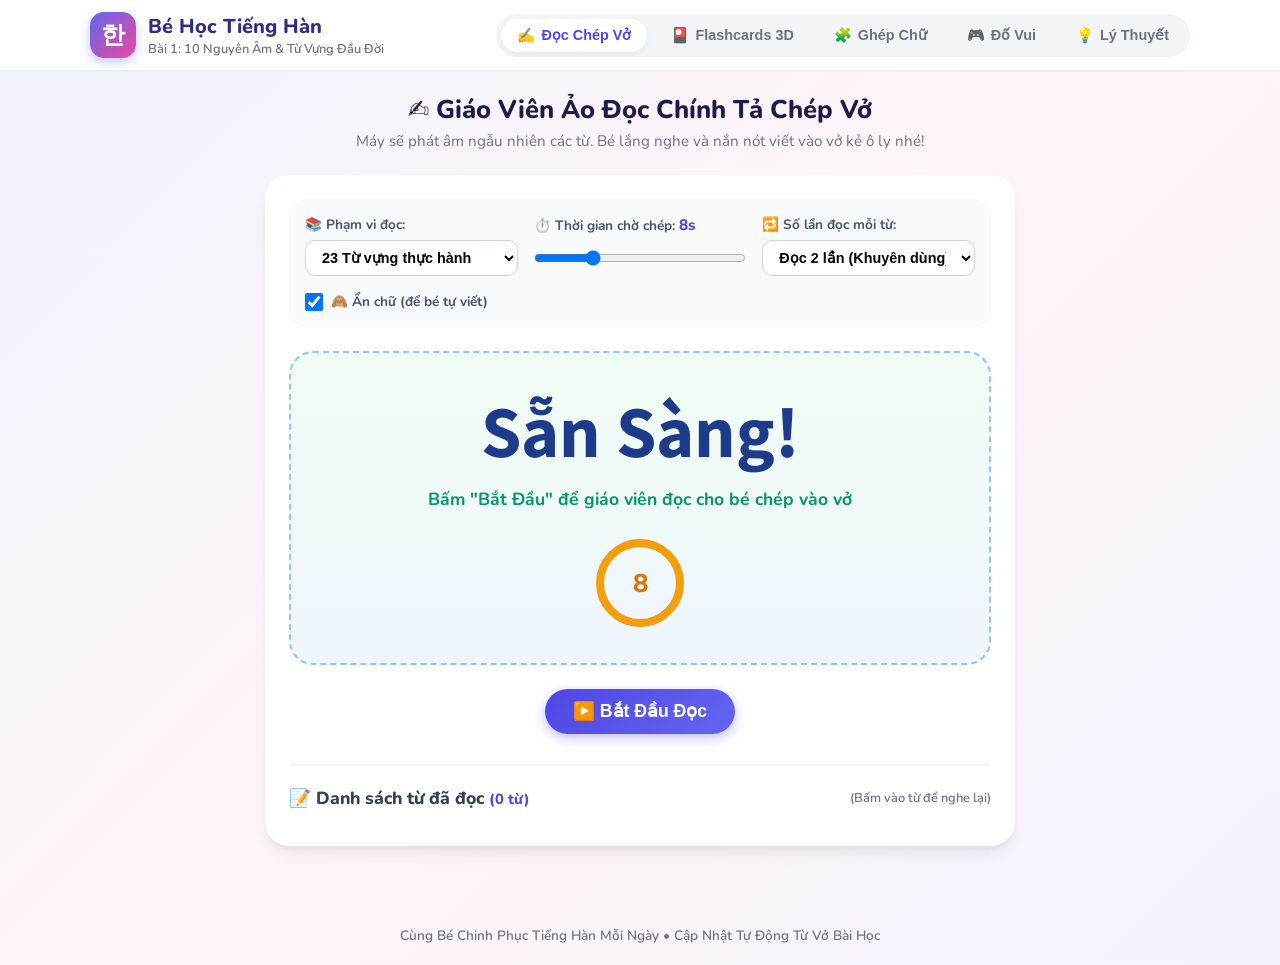
==== index.html @ cb18fcdd "Khoi tao Ung dung Be Hoc Tieng Han Hangeul" ====
<!DOCTYPE html>
<html lang="vi">
<head>
  <meta charset="UTF-8">
  <meta name="viewport" content="width=device-width, initial-scale=1.0, maximum-scale=1.0, user-scalable=no">
  <title>Bé Học Tiếng Hàn - Hangeul Vui Nhộn</title>
  
  <!-- Phông chữ Google Fonts -->
  <link rel="preconnect" href="https://fonts.googleapis.com">
  <link rel="preconnect" href="https://fonts.gstatic.com" crossorigin>
  <link href="https://fonts.googleapis.com/css2?family=Noto+Sans+KR:wght@500;700;800&family=Nunito:wght@600;700;800;900&display=swap" rel="stylesheet">
  
  <!-- CSS -->
  <link rel="stylesheet" href="css/style.css">
  <link rel="manifest" href="manifest.json">
  <meta name="apple-mobile-web-app-capable" content="yes">
  <meta name="apple-mobile-web-app-status-bar-style" content="default">
  <meta name="apple-mobile-web-app-title" content="Tiếng Hàn Bé">
</head>
<body>

  <!-- Header Thanh Điều Hướng -->
  <header>
    <div class="nav-container">
      <div class="logo-group">
        <div class="logo-badge">한</div>
        <div class="logo-text">
          <h1>Bé Học Tiếng Hàn</h1>
          <p>Bài 1: 10 Nguyên Âm & Từ Vựng Đầu Đời</p>
        </div>
      </div>

      <!-- Menu chuyển đổi tính năng -->
      <nav class="tabs-nav">
        <button class="tab-btn active" data-tab="tab-dictation">
          <span>✍️</span> <strong>Đọc Chép Vở</strong>
        </button>
        <button class="tab-btn" data-tab="tab-flashcard">
          <span>🎴</span> <strong>Flashcards 3D</strong>
        </button>
        <button class="tab-btn" data-tab="tab-builder">
          <span>🧩</span> <strong>Ghép Chữ</strong>
        </button>
        <button class="tab-btn" data-tab="tab-quiz">
          <span>🎮</span> <strong>Đố Vui</strong>
        </button>
        <button class="tab-btn" data-tab="tab-theory">
          <span>💡</span> <strong>Lý Thuyết</strong>
        </button>
      </nav>
    </div>
  </header>

  <!-- Thân Ứng Dụng -->
  <main>

    <!-- ================= TAB 1: ĐỌC CHÍNH TẢ CHÉP VÀO VỞ ================= -->
    <section id="tab-dictation" class="tab-pane active">
      <div class="section-header">
        <h2>✍️ Giáo Viên Ảo Đọc Chính Tả Chép Vở</h2>
        <p>Máy sẽ phát âm ngẫu nhiên các từ. Bé lắng nghe và nắn nót viết vào vở kẻ ô ly nhé!</p>
      </div>

      <div class="dictation-container">
        <!-- Thanh Tùy Chỉnh Cấu Hình -->
        <div class="dictation-controls-bar">
          <div class="control-item">
            <label for="dict-pool-select">📚 Phạm vi đọc:</label>
            <select id="dict-pool-select">
              <option value="vocab">23 Từ vựng thực hành</option>
              <option value="vowels">10 Nguyên âm cơ bản</option>
              <option value="all">Tất cả (33 từ & âm)</option>
            </select>
          </div>

          <div class="control-item">
            <label for="dict-interval-slider">⏱️ Thời gian chờ chép: <span id="dict-interval-val" class="slider-val">8s</span></label>
            <input type="range" id="dict-interval-slider" min="3" max="25" value="8" step="1">
          </div>

          <div class="control-item">
            <label for="dict-repeat-select">🔁 Số lần đọc mỗi từ:</label>
            <select id="dict-repeat-select">
              <option value="2">Đọc 2 lần (Khuyên dùng)</option>
              <option value="1">Đọc 1 lần (Luyện phản xạ)</option>
            </select>
          </div>

          <div class="control-item" style="justify-content: center;">
            <label style="display: flex; align-items: center; gap: 8px; cursor: pointer;">
              <input type="checkbox" id="dict-hide-toggle" checked style="width: 18px; height: 18px;">
              <span>🙈 Ẩn chữ (để bé tự viết)</span>
            </label>
          </div>
        </div>

        <!-- Sân Khấu Hiển Thị Đang Đọc -->
        <div class="dictation-stage">
          <div id="dict-word-box" class="dictation-word-box">Sẵn Sàng!</div>
          <div id="dict-subhint" class="dictation-subhint">Bấm "Bắt Đầu" để giáo viên đọc cho bé chép vào vở</div>

          <!-- Đồng Hồ Đếm Ngược Vòng Tròn -->
          <div class="timer-container">
            <svg class="timer-svg" viewBox="0 0 100 100">
              <circle class="timer-circle-bg" cx="50" cy="50" r="40"></circle>
              <circle id="timer-progress" class="timer-circle-progress" cx="50" cy="50" r="40"></circle>
            </svg>
            <div id="timer-num" class="timer-number">8</div>
          </div>
        </div>

        <!-- Các Nút Thao Tác -->
        <div class="dictation-action-group">
          <button id="dict-start-btn" class="btn-main">
            <span>▶️ Bắt Đầu Đọc</span>
          </button>
          <button id="dict-pause-btn" class="btn-secondary" style="display: none;">
            <span>⏸️ Tạm Dừng</span>
          </button>
          <button id="dict-repeat-current-btn" class="btn-secondary" style="display: none;">
            <span>🔊 Đọc Lại (Chuẩn)</span>
          </button>
          <button id="dict-repeat-slow-btn" class="card-audio-btn-slow" style="display: none;">
            <span>🐢 Đọc Chậm</span>
          </button>
          <button id="dict-stop-btn" class="btn-danger" style="display: none;">
            <span>⏹️ Dừng Lại & Dò Bài</span>
          </button>
        </div>

        <!-- Danh Sách Lịch Sử Đã Đọc Để Dò Lại Vở -->
        <div class="dictation-history-box">
          <div class="history-title">
            <span>📝 Danh sách từ đã đọc <small id="dict-history-count" style="color: var(--primary);">(0 từ)</small></span>
            <small style="font-size: 0.8rem; font-weight: 600; color: #64748B;">(Bấm vào từ để nghe lại)</small>
          </div>
          <div id="dict-history-list" class="history-tags">
            <!-- Danh sách các thẻ từ vựng đã đọc được thêm tự động tại đây -->
          </div>
        </div>
      </div>
    </section>

    <!-- ================= TAB 2: FLASHCARDS 3D ================= -->
    <section id="tab-flashcard" class="tab-pane">
      <div class="section-header">
        <h2>🎴 Thẻ Học Thông Minh (Flashcard 3D)</h2>
        <p>Chạm vào thẻ để lật xem hình ảnh và nghĩa tiếng Việt</p>
      </div>

      <div class="flashcards-wrapper">
        <!-- Bộ lọc thẻ -->
        <div class="filter-pills">
          <button class="pill-btn active" data-filter="all">Tất Cả (33)</button>
          <button class="pill-btn" data-filter="vowel">10 Nguyên Âm</button>
          <button class="pill-btn" data-filter="vocab">23 Từ Vựng</button>
        </div>

        <!-- Sân khấu thẻ 3D -->
        <div id="card-stage" class="card-stage">
          <div class="flashcard-inner">
            <!-- Mặt Trước -->
            <div class="card-face card-front">
              <span id="card-tag" class="card-tag">10 Nguyên Âm</span>
              <div id="card-korean-front" class="card-korean">아</div>
              <div class="audio-btn-group">
                <button id="card-audio-btn" class="card-audio-btn" title="Nghe phát âm chuẩn (1.0x)">
                  <span>🔊</span>
                </button>
                <button id="card-audio-slow-btn" class="card-audio-btn-slow" title="Nghe phát âm chậm (0.6x)">
                  <span>🐢 Nghe Chậm</span>
                </button>
              </div>
              <div id="card-hint" class="card-hint">Chạm để lật xem nghĩa 👉</div>
            </div>

            <!-- Mặt Sau -->
            <div class="card-face card-back">
              <div id="card-back-icon" class="card-icon">👨</div>
              <div id="card-back-vietnamese" class="card-vietnamese">Bố, ba</div>
              <div id="card-back-pronounce" class="card-pronounce">Đọc: "a-bơ-ji"</div>
              <div id="card-back-note" class="card-note">Cách gọi kính trọng</div>
            </div>
          </div>
        </div>

        <!-- Điều Hướng Thẻ -->
        <div class="flashcard-nav">
          <button id="card-prev-btn" class="btn-secondary">
            <span>⬅️ Thẻ Trước</span>
          </button>
          <div id="card-counter" class="card-counter">1 / 33</div>
          <button id="card-next-btn" class="btn-main">
            <span>Thẻ Tiếp ➡️</span>
          </button>
        </div>
      </div>
    </section>

    <!-- ================= TAB 3: GHÉP VẦN TRONG Ô VUÔNG ================= -->
    <section id="tab-builder" class="tab-pane">
      <div class="section-header">
        <h2>🧩 Phòng Thí Nghiệm Ghép Chữ Kỳ Diệu</h2>
        <p>Bé chọn 1 Phụ Âm Đầu và 1 Nguyên Âm để xem chữ kết hợp hoàn chỉnh nhé!</p>
      </div>

      <div class="builder-grid">
        <!-- Chọn Phụ Âm -->
        <div class="builder-panel">
          <h3>1. Chọn Phụ Âm Đầu (PÂĐ):</h3>
          <div id="builder-consonant-grid" class="char-pick-grid">
            <!-- Nút chọn phụ âm sẽ nạp tự động -->
          </div>
        </div>

        <!-- Chọn Nguyên Âm -->
        <div class="builder-panel">
          <h3>2. Chọn Nguyên Âm (NÂ):</h3>
          <div id="builder-vowel-grid" class="char-pick-grid">
            <!-- Nút chọn nguyên âm sẽ nạp tự động -->
          </div>
        </div>
      </div>

      <!-- Kết quả ghép ô vuông -->
      <div class="builder-result-box">
        <h3 style="font-size: 1rem; color: #475569; margin-bottom: 12px;">Chữ Hoành Chỉnh Trong Ô Vuông:</h3>
        <div id="builder-result-cell" class="grid-paper-cell">아</div>
        <p id="builder-result-roman" style="font-weight: 700; color: #1E293B; margin-bottom: 16px;">Ghép: [ㅇ] + [ㅏ] = "아"</p>
        <div class="audio-btn-group">
          <button id="builder-speak-btn" class="btn-main">
            <span>🔊 Nghe Phát Âm</span>
          </button>
          <button id="builder-speak-slow-btn" class="card-audio-btn-slow">
            <span>🐢 Nghe Chậm</span>
          </button>
        </div>
      </div>
    </section>

    <!-- ================= TAB 4: ĐỐ VUI (MINIGAME) ================= -->
    <section id="tab-quiz" class="tab-pane">
      <div class="section-header">
        <h2>🎮 Trò Chơi Đố Vui Củng Cố Trí Nhớ</h2>
        <p>Chọn chế độ chơi phù hợp để vừa nghe vừa nhận diện mặt chữ tiếng Hàn nhé!</p>
      </div>

      <div class="quiz-container">
        <!-- Chuyển đổi chế độ chơi -->
        <div class="quiz-mode-selector">
          <button id="quiz-mode-listen-btn" class="pill-btn active">
            <span>🔊</span> Nghe Âm ➔ Chọn Nghĩa TV
          </button>
          <button id="quiz-mode-meaning-btn" class="pill-btn">
            <span>🇻🇳</span> Cho Nghĩa TV ➔ Chọn Chữ Hàn
          </button>
        </div>

        <div class="quiz-score-bar">
          <span id="quiz-question-num">Câu hỏi #1</span>
          <span id="quiz-score-val" style="color: var(--secondary); font-size: 1.2rem;">0 điểm</span>
        </div>

        <!-- Khu vực hiển thị đề bài -->
        <div id="quiz-prompt-area">
          <!-- Sẽ được điền theo chế độ bằng JS -->
        </div>

        <div id="quiz-options-grid" class="quiz-options-grid">
          <!-- 4 nút trắc nghiệm sinh tự động -->
        </div>

        <div style="margin-top: 24px;">
          <button id="quiz-next-btn" class="btn-main" style="display: none;">
            <span>Câu Tiếp Theo ➡️</span>
          </button>
        </div>
      </div>
    </section>

    <!-- ================= TAB 5: LÝ THUYẾT VỞ HỌC ================= -->
    <section id="tab-theory" class="tab-pane">
      <div class="section-header">
        <h2>💡 Khám Phá Kiến Thức & Thuyết Tam Tài</h2>
        <p>Bí mật nguồn gốc và quy tắc viết chữ đẹp trong vở</p>
      </div>

      <div id="theory-content">
        <!-- Nội dung lý thuyết render từ JSON -->
      </div>
    </section>

  </main>

  <footer>
    <p>Cùng Bé Chinh Phục Tiếng Hàn Mỗi Ngày • Cập Nhật Tự Động Từ Vở Bài Học</p>
  </footer>

  <!-- Dữ liệu bài học nạp trước để chạy offline -->
  <script src="data/lessons.js"></script>
  <!-- Logic ứng dụng -->
  <script src="js/app.js"></script>
</body>
</html>
---- css/style.css ----
:root {
  --primary: #4F46E5;
  --primary-light: #EEF2FF;
  --primary-hover: #4338CA;
  --accent: #F59E0B;
  --accent-light: #FEF3C7;
  --secondary: #10B981;
  --secondary-light: #D1FAE5;
  --danger: #EF4444;
  --danger-light: #FEE2E2;
  --bg-gradient: linear-gradient(135deg, #F0F4FF 0%, #FFF5F7 50%, #F5F3FF 100%);
  --card-bg: #FFFFFF;
  --text-main: #1F2937;
  --text-muted: #6B7280;
  --radius-lg: 24px;
  --radius-md: 16px;
  --radius-sm: 10px;
  --shadow-sm: 0 4px 6px -1px rgba(0, 0, 0, 0.05);
  --shadow-md: 0 10px 15px -3px rgba(0, 0, 0, 0.08), 0 4px 6px -2px rgba(0, 0, 0, 0.03);
  --shadow-lg: 0 20px 25px -5px rgba(0, 0, 0, 0.1), 0 10px 10px -5px rgba(0, 0, 0, 0.04);
}

* {
  box-sizing: border-box;
  margin: 0;
  padding: 0;
  -webkit-tap-highlight-color: transparent;
}

body {
  font-family: 'Nunito', 'Segoe UI', system-ui, -apple-system, sans-serif;
  background: var(--bg-gradient);
  color: var(--text-main);
  min-height: 100vh;
  display: flex;
  flex-direction: column;
}

/* Header & Navigation */
header {
  background: rgba(255, 255, 255, 0.85);
  backdrop-filter: blur(12px);
  position: sticky;
  top: 0;
  z-index: 100;
  border-bottom: 2px solid rgba(229, 231, 235, 0.6);
  padding: 12px 20px;
}

.nav-container {
  max-width: 1100px;
  margin: 0 auto;
  display: flex;
  align-items: center;
  justify-content: space-between;
  flex-wrap: wrap;
  gap: 12px;
}

.logo-group {
  display: flex;
  align-items: center;
  gap: 12px;
}

.logo-badge {
  background: linear-gradient(135deg, #6366F1, #EC4899);
  color: white;
  width: 46px;
  height: 46px;
  border-radius: 14px;
  display: flex;
  align-items: center;
  justify-content: center;
  font-size: 24px;
  font-weight: 800;
  box-shadow: 0 4px 10px rgba(99, 102, 241, 0.35);
}

.logo-text h1 {
  font-size: 1.25rem;
  font-weight: 800;
  color: #312E81;
}

.logo-text p {
  font-size: 0.8rem;
  color: var(--text-muted);
  font-weight: 600;
}

/* Tab Navigation */
.tabs-nav {
  display: flex;
  gap: 8px;
  background: #F3F4F6;
  padding: 5px;
  border-radius: 30px;
  overflow-x: auto;
  max-width: 100%;
}

.tab-btn {
  border: none;
  background: transparent;
  padding: 8px 16px;
  border-radius: 20px;
  font-size: 0.9rem;
  font-weight: 700;
  color: var(--text-muted);
  cursor: pointer;
  display: flex;
  align-items: center;
  gap: 6px;
  transition: all 0.25s ease;
  white-space: nowrap;
}

.tab-btn:hover {
  color: var(--primary);
}

.tab-btn.active {
  background: white;
  color: var(--primary);
  box-shadow: var(--shadow-sm);
}

/* Main Container */
main {
  max-width: 1100px;
  margin: 0 auto;
  padding: 20px 16px 60px;
  width: 100%;
  flex: 1;
}

/* Sections */
.tab-pane {
  display: none;
  animation: fadeIn 0.3s ease-out;
}

.tab-pane.active {
  display: block;
}

@keyframes fadeIn {
  from { opacity: 0; transform: translateY(8px); }
  to { opacity: 1; transform: translateY(0); }
}

/* Section Header */
.section-header {
  text-align: center;
  margin-bottom: 24px;
}

.section-header h2 {
  font-size: 1.6rem;
  font-weight: 800;
  color: #1E1B4B;
  display: flex;
  align-items: center;
  justify-content: center;
  gap: 8px;
}

.section-header p {
  color: var(--text-muted);
  font-size: 0.95rem;
  margin-top: 4px;
}

/* 1. SECTION: DICTATION (Chính tả ngẫu nhiên chép vở) */
.dictation-container {
  background: white;
  border-radius: var(--radius-lg);
  padding: 24px;
  box-shadow: var(--shadow-md);
  max-width: 750px;
  margin: 0 auto;
}

.dictation-controls-bar {
  display: grid;
  grid-template-columns: repeat(auto-fit, minmax(200px, 1fr));
  gap: 16px;
  background: #F8FAFC;
  padding: 16px;
  border-radius: var(--radius-md);
  margin-bottom: 24px;
}

.control-item {
  display: flex;
  flex-direction: column;
  gap: 6px;
}

.control-item label {
  font-size: 0.85rem;
  font-weight: 700;
  color: #475569;
}

.control-item select, .control-item input[type="range"] {
  padding: 8px 12px;
  border-radius: var(--radius-sm);
  border: 1.5px solid #CBD5E1;
  font-size: 0.9rem;
  font-weight: 600;
  outline: none;
  background: white;
}

.slider-val {
  font-weight: 800;
  color: var(--primary);
  font-size: 0.95rem;
}

/* Dictation Stage */
.dictation-stage {
  display: flex;
  flex-direction: column;
  align-items: center;
  justify-content: center;
  min-height: 260px;
  background: linear-gradient(180deg, #F0FDF4 0%, #EFF6FF 100%);
  border: 2px dashed #93C5FD;
  border-radius: var(--radius-lg);
  padding: 30px 20px;
  position: relative;
  text-align: center;
}

.dictation-word-box {
  font-family: 'Noto Sans KR', sans-serif;
  font-size: 4rem;
  font-weight: 800;
  color: #1E3A8A;
  margin-bottom: 12px;
  min-height: 80px;
  display: flex;
  align-items: center;
  justify-content: center;
  transition: all 0.3s ease;
}

.dictation-word-box.hidden-mode {
  letter-spacing: 10px;
  color: #94A3B8;
  font-size: 3rem;
}

.dictation-subhint {
  font-size: 1.1rem;
  font-weight: 700;
  color: #059669;
  min-height: 30px;
}

/* Timer Ring */
.timer-container {
  margin-top: 16px;
  position: relative;
  width: 100px;
  height: 100px;
  display: flex;
  align-items: center;
  justify-content: center;
}

.timer-svg {
  transform: rotate(-90deg);
  width: 100px;
  height: 100px;
}

.timer-circle-bg {
  fill: none;
  stroke: #E2E8F0;
  stroke-width: 8;
}

.timer-circle-progress {
  fill: none;
  stroke: var(--accent);
  stroke-width: 8;
  stroke-linecap: round;
  transition: stroke-dashoffset 0.1s linear;
}

.timer-number {
  position: absolute;
  font-size: 1.6rem;
  font-weight: 800;
  color: #D97706;
}

/* Action Buttons */
.dictation-action-group {
  display: flex;
  justify-content: center;
  gap: 16px;
  margin-top: 24px;
  flex-wrap: wrap;
}

.btn-main {
  background: linear-gradient(135deg, #4F46E5, #6366F1);
  color: white;
  border: none;
  padding: 12px 28px;
  border-radius: 30px;
  font-size: 1.1rem;
  font-weight: 800;
  cursor: pointer;
  display: inline-flex;
  align-items: center;
  gap: 8px;
  box-shadow: 0 4px 12px rgba(79, 70, 229, 0.35);
  transition: all 0.2s ease;
}

.btn-main:hover {
  transform: translateY(-2px);
  box-shadow: 0 6px 16px rgba(79, 70, 229, 0.45);
}

.btn-secondary {
  background: white;
  color: #4B5563;
  border: 2px solid #E5E7EB;
  padding: 12px 24px;
  border-radius: 30px;
  font-size: 1rem;
  font-weight: 700;
  cursor: pointer;
  display: inline-flex;
  align-items: center;
  gap: 6px;
  transition: all 0.2s ease;
}

.btn-secondary:hover {
  border-color: #9CA3AF;
  background: #F9FAFB;
}

.btn-danger {
  background: linear-gradient(135deg, #EF4444, #F87171);
  color: white;
  border: none;
  padding: 12px 28px;
  border-radius: 30px;
  font-size: 1.1rem;
  font-weight: 800;
  cursor: pointer;
  display: inline-flex;
  align-items: center;
  gap: 8px;
  box-shadow: 0 4px 12px rgba(239, 68, 68, 0.35);
}

/* History Box */
.dictation-history-box {
  margin-top: 30px;
  padding-top: 20px;
  border-top: 2px solid #F1F5F9;
}

.history-title {
  font-size: 1.1rem;
  font-weight: 800;
  color: #334155;
  margin-bottom: 12px;
  display: flex;
  align-items: center;
  justify-content: space-between;
}

.history-tags {
  display: flex;
  flex-wrap: wrap;
  gap: 8px;
}

.history-tag {
  background: #EEF2FF;
  color: #3730A3;
  padding: 6px 14px;
  border-radius: 20px;
  font-size: 0.95rem;
  font-weight: 700;
  display: flex;
  align-items: center;
  gap: 6px;
  cursor: pointer;
}

.history-tag:hover {
  background: #E0E7FF;
}

/* 2. SECTION: FLASHCARDS 3D */
.flashcards-wrapper {
  max-width: 600px;
  margin: 0 auto;
}

.filter-pills {
  display: flex;
  justify-content: center;
  gap: 10px;
  margin-bottom: 20px;
  flex-wrap: wrap;
}

.pill-btn {
  border: none;
  background: white;
  padding: 8px 18px;
  border-radius: 20px;
  font-size: 0.9rem;
  font-weight: 700;
  color: var(--text-muted);
  box-shadow: var(--shadow-sm);
  cursor: pointer;
  transition: all 0.2s;
}

.pill-btn.active {
  background: var(--primary);
  color: white;
}

.card-stage {
  perspective: 1200px;
  width: 100%;
  height: 380px;
  margin-bottom: 24px;
  cursor: pointer;
}

.flashcard-inner {
  position: relative;
  width: 100%;
  height: 100%;
  transition: transform 0.6s cubic-bezier(0.4, 0, 0.2, 1);
  transform-style: preserve-3d;
  border-radius: var(--radius-lg);
  box-shadow: var(--shadow-lg);
}

.card-stage.flipped .flashcard-inner {
  transform: rotateY(180deg);
}

.card-face {
  position: absolute;
  width: 100%;
  height: 100%;
  backface-visibility: hidden;
  border-radius: var(--radius-lg);
  padding: 30px 24px;
  display: flex;
  flex-direction: column;
  align-items: center;
  justify-content: space-between;
  text-align: center;
}

.card-front {
  background: linear-gradient(135deg, #FFFFFF 0%, #F5F7FF 100%);
  border: 3px solid #E0E7FF;
}

.card-back {
  background: linear-gradient(135deg, #FFFBEB 0%, #FEF3C7 100%);
  border: 3px solid #FDE68A;
  transform: rotateY(180deg);
}

.card-tag {
  align-self: flex-start;
  background: #E0E7FF;
  color: var(--primary);
  font-size: 0.8rem;
  font-weight: 800;
  padding: 4px 12px;
  border-radius: 12px;
  text-transform: uppercase;
}

.card-korean {
  font-family: 'Noto Sans KR', sans-serif;
  font-size: 5rem;
  font-weight: 800;
  color: #1E1B4B;
  margin: 10px 0;
  text-shadow: 2px 2px 0px rgba(0,0,0,0.05);
}

.audio-btn-group {
  display: flex;
  align-items: center;
  justify-content: center;
  gap: 12px;
}

.card-audio-btn {
  background: var(--primary-light);
  color: var(--primary);
  border: none;
  width: 52px;
  height: 52px;
  border-radius: 50%;
  display: flex;
  align-items: center;
  justify-content: center;
  font-size: 1.4rem;
  cursor: pointer;
  transition: all 0.2s;
  box-shadow: 0 4px 8px rgba(79, 70, 229, 0.15);
}

.card-audio-btn:hover {
  transform: scale(1.1);
  background: var(--primary);
  color: white;
}

.card-audio-btn-slow {
  background: #FEF3C7;
  color: #D97706;
  border: none;
  padding: 8px 16px;
  height: 52px;
  border-radius: 30px;
  display: flex;
  align-items: center;
  gap: 6px;
  font-size: 1rem;
  font-weight: 800;
  cursor: pointer;
  transition: all 0.2s;
  box-shadow: 0 4px 8px rgba(245, 158, 11, 0.2);
}

.card-audio-btn-slow:hover {
  transform: scale(1.05);
  background: #F59E0B;
  color: white;
}

/* Quiz Mode Toggle */
.quiz-mode-selector {
  display: flex;
  justify-content: center;
  gap: 10px;
  margin-bottom: 20px;
  flex-wrap: wrap;
}

.quiz-korean-opt {
  font-family: 'Noto Sans KR', sans-serif;
  font-size: 2.2rem !important;
  font-weight: 800 !important;
  color: #1E1B4B !important;
  padding: 16px 8px !important;
}

.quiz-prompt-box {
  background: linear-gradient(135deg, #EEF2FF 0%, #FEF3C7 100%);
  border: 2px dashed #6366F1;
  border-radius: var(--radius-md);
  padding: 20px;
  margin: 16px 0 24px;
}

.quiz-prompt-vi {
  font-size: 1.8rem;
  font-weight: 800;
  color: #312E81;
}

.quiz-prompt-icon {
  font-size: 3.5rem;
  margin-bottom: 6px;
}

.card-hint {
  font-size: 0.85rem;
  color: var(--text-muted);
  font-weight: 600;
  display: flex;
  align-items: center;
  gap: 4px;
}

/* Card Back Styles */
.card-icon {
  font-size: 4.5rem;
  margin-bottom: 8px;
}

.card-vietnamese {
  font-size: 1.8rem;
  font-weight: 800;
  color: #92400E;
}

.card-pronounce {
  font-size: 1.15rem;
  font-weight: 700;
  color: #4B5563;
  margin: 6px 0;
}

.card-note {
  font-size: 0.9rem;
  color: #6B7280;
  background: rgba(255, 255, 255, 0.7);
  padding: 6px 14px;
  border-radius: 12px;
  border: 1px dashed #FCD34D;
}

/* Navigation controls */
.flashcard-nav {
  display: flex;
  align-items: center;
  justify-content: space-between;
  margin-top: 16px;
}

.card-counter {
  font-weight: 800;
  color: var(--text-muted);
  font-size: 1rem;
}

/* 3. SECTION: SYLLABLE BUILDER (Phòng ghép chữ) */
.builder-grid {
  display: grid;
  grid-template-columns: 1fr 1fr;
  gap: 20px;
  margin-bottom: 24px;
}

@media (max-width: 768px) {
  .builder-grid {
    grid-template-columns: 1fr;
  }
}

.builder-panel {
  background: white;
  border-radius: var(--radius-md);
  padding: 20px;
  box-shadow: var(--shadow-sm);
}

.builder-panel h3 {
  font-size: 1rem;
  font-weight: 800;
  color: #334155;
  margin-bottom: 12px;
}

.char-pick-grid {
  display: grid;
  grid-template-columns: repeat(auto-fill, minmax(65px, 1fr));
  gap: 10px;
}

.char-pick-btn {
  background: #F8FAFC;
  border: 2px solid #E2E8F0;
  border-radius: var(--radius-sm);
  padding: 12px 6px;
  font-size: 1.4rem;
  font-weight: 800;
  color: #1E293B;
  cursor: pointer;
  transition: all 0.15s;
  text-align: center;
}

.char-pick-btn:hover {
  border-color: var(--primary);
  background: var(--primary-light);
}

.char-pick-btn.selected {
  background: var(--primary);
  color: white;
  border-color: var(--primary);
  box-shadow: 0 4px 10px rgba(79, 70, 229, 0.3);
}

.char-pick-btn small {
  display: block;
  font-size: 0.7rem;
  font-weight: 600;
  color: inherit;
  opacity: 0.8;
  margin-top: 2px;
}

/* Output Box */
.builder-result-box {
  background: white;
  border-radius: var(--radius-lg);
  padding: 30px;
  text-align: center;
  box-shadow: var(--shadow-md);
  max-width: 500px;
  margin: 0 auto;
}

.grid-paper-cell {
  width: 140px;
  height: 140px;
  margin: 0 auto 16px;
  background-color: #FFFBEB;
  background-image: 
    linear-gradient(#FDE68A 1px, transparent 1px),
    linear-gradient(90deg, #FDE68A 1px, transparent 1px);
  background-size: 35px 35px;
  border: 3px solid #F59E0B;
  border-radius: 16px;
  display: flex;
  align-items: center;
  justify-content: center;
  font-family: 'Noto Sans KR', sans-serif;
  font-size: 5rem;
  font-weight: 800;
  color: #78350F;
  box-shadow: inset 0 2px 6px rgba(0,0,0,0.05);
}

/* 4. SECTION: THEORY (Khám phá lý thuyết) */
.theory-card {
  background: white;
  border-radius: var(--radius-lg);
  padding: 24px;
  margin-bottom: 20px;
  box-shadow: var(--shadow-sm);
}

.theory-card h3 {
  font-size: 1.2rem;
  font-weight: 800;
  color: #312E81;
  margin-bottom: 12px;
  display: flex;
  align-items: center;
  gap: 8px;
}

.tam-tai-grid {
  display: grid;
  grid-template-columns: repeat(auto-fit, minmax(220px, 1fr));
  gap: 16px;
  margin-top: 14px;
}

.tam-tai-item {
  background: linear-gradient(135deg, #F8FAFC, #EFF6FF);
  border: 2px solid #DBEAFE;
  border-radius: var(--radius-md);
  padding: 16px;
  text-align: center;
}

.tam-tai-symbol {
  font-size: 2.8rem;
  font-weight: 800;
  color: #2563EB;
  margin-bottom: 4px;
}

.tam-tai-item h4 {
  font-size: 1.1rem;
  font-weight: 800;
  color: #1E3A8A;
}

.tam-tai-item p {
  font-size: 0.85rem;
  color: #475569;
  margin-top: 4px;
}

.rule-list {
  display: flex;
  flex-direction: column;
  gap: 10px;
  margin-top: 12px;
}

.rule-item {
  display: flex;
  align-items: flex-start;
  gap: 10px;
  padding: 10px 14px;
  background: #F9FAFB;
  border-left: 4px solid var(--primary);
  border-radius: 4px var(--radius-sm) var(--radius-sm) 4px;
}

.rule-item strong {
  color: #111827;
  font-weight: 800;
}

/* 5. SECTION: MINIGAME (Trắc nghiệm vui) */
.quiz-container {
  background: white;
  border-radius: var(--radius-lg);
  padding: 28px;
  max-width: 650px;
  margin: 0 auto;
  box-shadow: var(--shadow-md);
  text-align: center;
}

.quiz-score-bar {
  display: flex;
  justify-content: space-between;
  font-weight: 800;
  color: var(--text-muted);
  margin-bottom: 20px;
}

.quiz-listen-btn {
  background: linear-gradient(135deg, #3B82F6, #1D4ED8);
  color: white;
  border: none;
  width: 90px;
  height: 90px;
  border-radius: 50%;
  font-size: 2.4rem;
  display: inline-flex;
  align-items: center;
  justify-content: center;
  margin: 16px 0;
  cursor: pointer;
  box-shadow: 0 8px 20px rgba(59, 130, 246, 0.4);
  transition: all 0.2s;
}

.quiz-listen-btn:hover {
  transform: scale(1.08);
}

.quiz-options-grid {
  display: grid;
  grid-template-columns: 1fr 1fr;
  gap: 14px;
  margin-top: 24px;
}

.quiz-opt-btn {
  background: #F8FAFC;
  border: 2px solid #E2E8F0;
  border-radius: var(--radius-md);
  padding: 16px;
  font-size: 1.1rem;
  font-weight: 700;
  color: #1E293B;
  cursor: pointer;
  display: flex;
  flex-direction: column;
  align-items: center;
  gap: 8px;
  transition: all 0.2s;
}

.quiz-opt-btn:hover {
  border-color: var(--primary);
  background: var(--primary-light);
}

.quiz-opt-btn .opt-icon {
  font-size: 2.5rem;
}

.quiz-opt-btn.correct {
  background: #D1FAE5 !important;
  border-color: #10B981 !important;
  color: #065F46 !important;
}

.quiz-opt-btn.wrong {
  background: #FEE2E2 !important;
  border-color: #EF4444 !important;
  color: #991B1B !important;
}

/* Footer */
footer {
  text-align: center;
  padding: 20px;
  color: var(--text-muted);
  font-size: 0.85rem;
  font-weight: 600;
}
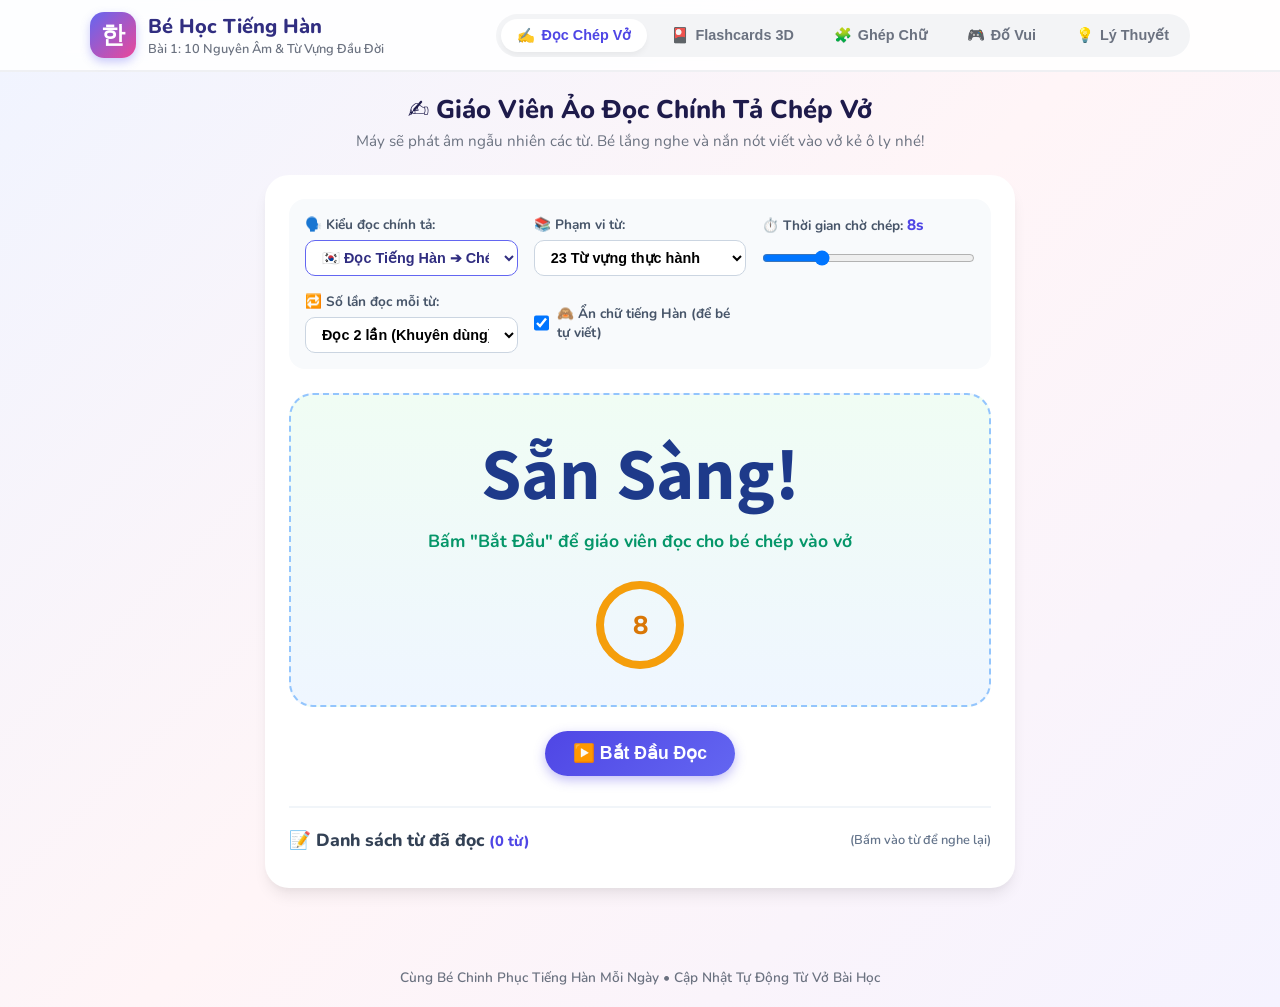
==== commit 3885f0cf: "Bo sung doc nghia tieng Viet cho be viet tieng Han & nut doc cham" ====
--- a/index.html
+++ b/index.html
@@ -65,7 +65,16 @@
         <!-- Thanh Tùy Chỉnh Cấu Hình -->
         <div class="dictation-controls-bar">
           <div class="control-item">
-            <label for="dict-pool-select">📚 Phạm vi đọc:</label>
+            <label for="dict-voice-mode">🗣️ Kiểu đọc chính tả:</label>
+            <select id="dict-voice-mode" style="border-color: #6366F1; font-weight: 800; color: #312E81;">
+              <option value="ko">🇰🇷 Đọc Tiếng Hàn ➔ Chép Tiếng Hàn</option>
+              <option value="vi">🇻🇳 Đọc Nghĩa Tiếng Việt ➔ Viết Tiếng Hàn</option>
+              <option value="both">🔄 Đọc Tiếng Việt + Tiếng Hàn</option>
+            </select>
+          </div>
+
+          <div class="control-item">
+            <label for="dict-pool-select">📚 Phạm vi từ:</label>
             <select id="dict-pool-select">
               <option value="vocab">23 Từ vựng thực hành</option>
               <option value="vowels">10 Nguyên âm cơ bản</option>
@@ -89,7 +98,7 @@
           <div class="control-item" style="justify-content: center;">
             <label style="display: flex; align-items: center; gap: 8px; cursor: pointer;">
               <input type="checkbox" id="dict-hide-toggle" checked style="width: 18px; height: 18px;">
-              <span>🙈 Ẩn chữ (để bé tự viết)</span>
+              <span>🙈 Ẩn chữ tiếng Hàn (để bé tự viết)</span>
             </label>
           </div>
         </div>
